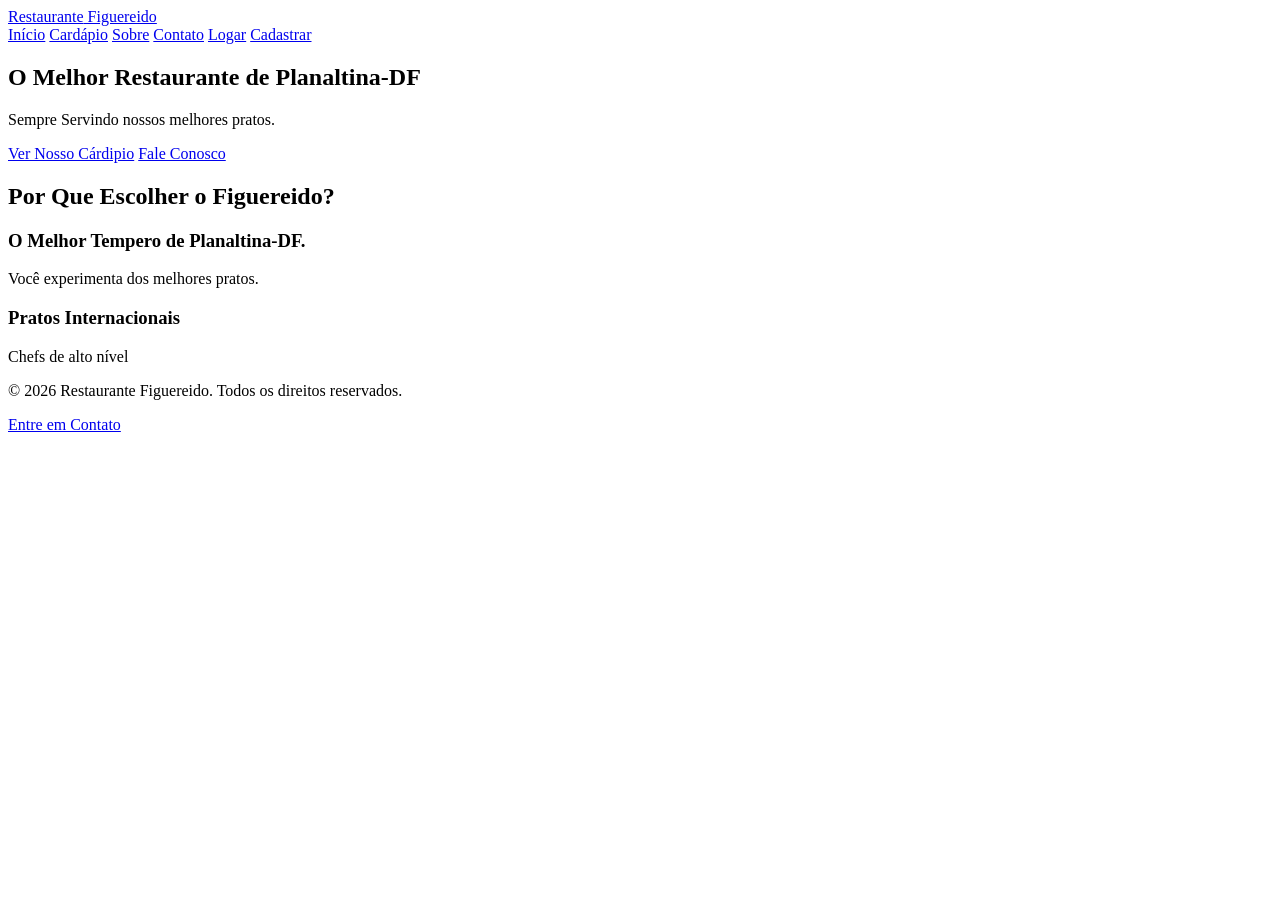
==== index.html @ 78873c38 "Atualização do nosso restaurante" ====
<!DOCTYPE html>
<html lang="PT-BR">
    <head>
        <meta charset="UTF-8">
        <meta name="viewport" content="width=device-width, initial-scale=1.0">
        <title>Restaurante Figuereido</title>

    </head>

    <body>

         <header>

            <div>

                <a href="index.html">Restaurante<spam> Figuereido</spam></a>
            </div>

            <nav> 

                <a href="index.html">Início</a>
                <a href="Pages/cardapio.html">Cardápio</a>
                <a href="Pages/sobre.html">Sobre</a>  
                <a href="Pages/contato.html">Contato</a>
                <a href="Pages/login.html">Logar</a>
                <a href="Pages/Cadastro.html">Cadastrar</a>
            </nav>


         </header>

         <main>
            <section>
                <div>
                    <h1>O Melhor Restaurante de Planaltina-DF</h1>
                    <p>Sempre Servindo nossos melhores pratos.</p>
                    <a href="Pages/cardapio.html">Ver Nosso Cárdipio</a>
                    <a href="Pages/sobre.html">Fale Conosco</a>
                <div>
            </section>

            <section>
             <div>
                    <h2>Por Que Escolher o Figuereido?</h2>
                <div>
                <article>
                    <h3>O Melhor Tempero de Planaltina-DF.</h3>
                    <p>Você experimenta dos melhores pratos.</p>
                </article>
                <article>
                    <h3>Pratos Internacionais</h3>
                    <p>Chefs de alto nível</p>
                </article>
            </section>
                </div>
             </div>
         </main>



         <footer>

            <p>© 2026 Restaurante Figuereido. Todos os direitos reservados.</p>
            <p><a href="Pages/contato.html">Entre em Contato</a></p>
        </footer>


    </body>
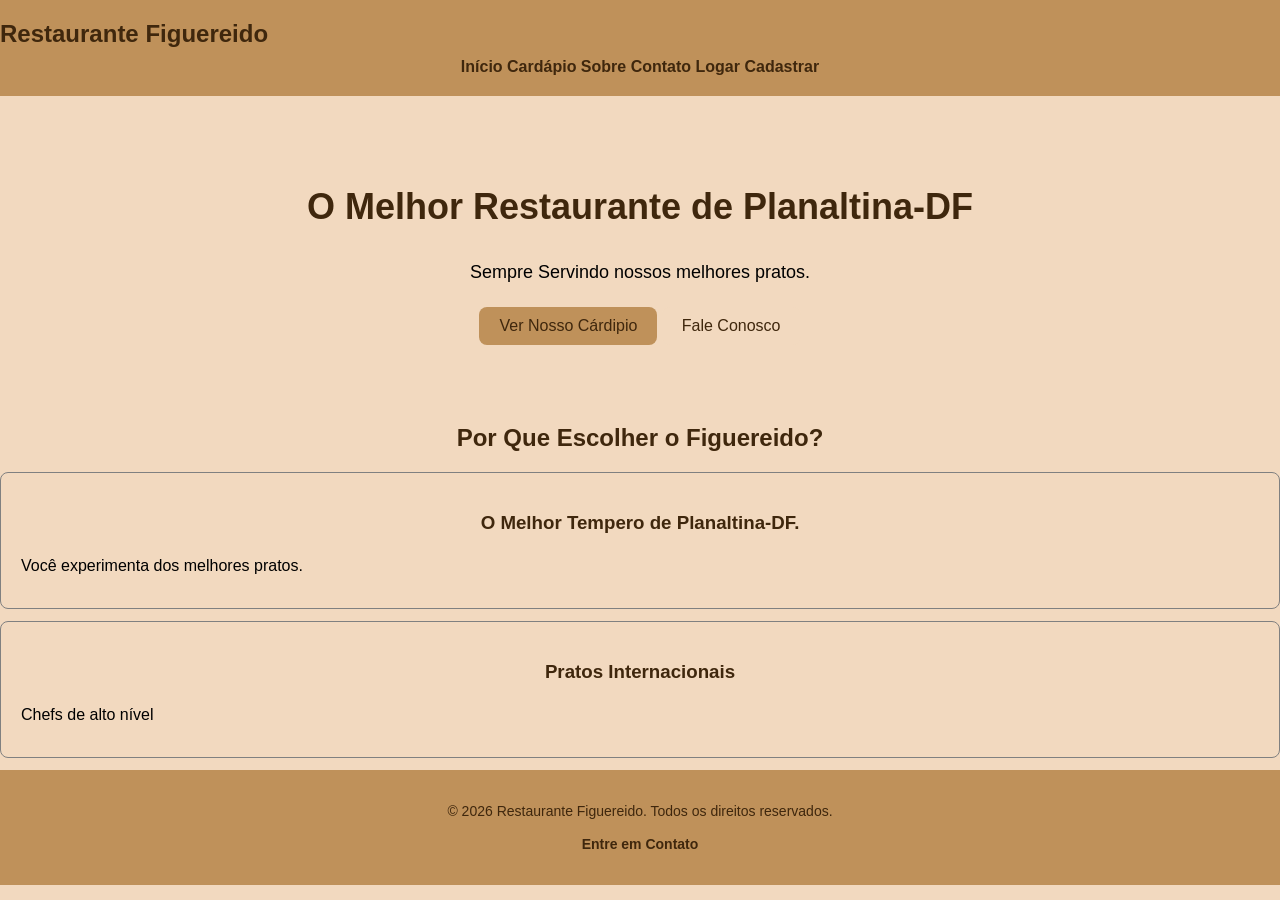
==== commit 633b0503: "Aplicação do CSS no Restaurante" ====
--- a/index.html
+++ b/index.html
@@ -4,20 +4,18 @@
         <meta charset="UTF-8">
         <meta name="viewport" content="width=device-width, initial-scale=1.0">
         <title>Restaurante Figuereido</title>
-
+        <link rel="stylesheet" href="CSS/Styles.css">
     </head>
 
     <body>
 
-         <header>
+         <header class="topo">
 
-            <div>
-
+            <div class="logo">
                 <a href="index.html">Restaurante<spam> Figuereido</spam></a>
             </div>
 
-            <nav> 
-
+            <nav class="menu"> 
                 <a href="index.html">Início</a>
                 <a href="Pages/cardapio.html">Cardápio</a>
                 <a href="Pages/sobre.html">Sobre</a>  
@@ -30,24 +28,24 @@
          </header>
 
          <main>
-            <section>
+            <section class="hero">
                 <div>
                     <h1>O Melhor Restaurante de Planaltina-DF</h1>
                     <p>Sempre Servindo nossos melhores pratos.</p>
-                    <a href="Pages/cardapio.html">Ver Nosso Cárdipio</a>
-                    <a href="Pages/sobre.html">Fale Conosco</a>
+                    <a href="Pages/cardapio.html" class="btn-primario">Ver Nosso Cárdipio</a>
+                    <a href="Pages/sobre.html" class="btn-secundario">Fale Conosco</a>
                 <div>
             </section>
 
-            <section>
+            <section class="destaques">
              <div>
                     <h2>Por Que Escolher o Figuereido?</h2>
                 <div>
-                <article>
+                <article class="card">
                     <h3>O Melhor Tempero de Planaltina-DF.</h3>
                     <p>Você experimenta dos melhores pratos.</p>
                 </article>
-                <article>
+                <article class="card">
                     <h3>Pratos Internacionais</h3>
                     <p>Chefs de alto nível</p>
                 </article>
@@ -55,11 +53,7 @@
                 </div>
              </div>
          </main>
-
-
-
-         <footer>
-
+         <footer class="rodape">
             <p>© 2026 Restaurante Figuereido. Todos os direitos reservados.</p>
             <p><a href="Pages/contato.html">Entre em Contato</a></p>
         </footer>
--- a/CSS/Styles.css
+++ b/CSS/Styles.css
@@ -0,0 +1,146 @@
+body {
+    font-family: Arial, Helvetica, sans-serif;
+    margin: 0;
+    color: black;
+    background-color: #f2d9bf;
+}
+
+h1, h2, h3 {
+    color: #3f270d;
+    text-align: center;
+}
+
+p {
+    line-height: 1.6;
+    margin: 10px 0;
+}
+
+.logo a {
+    text-decoration: none;
+    color: #3f270d ;
+    font-size: 24px;
+    font-weight: bold;
+}
+
+.logo spam {
+    color: #3f270d;
+    text-decoration: none;
+}
+
+header {
+    background-color: #bf915a ;
+    color: white;
+    padding: 20px 0;
+}
+
+nav.menu {
+    text-align: center;
+    margin-top: 10px
+}
+
+nav.menu a {
+    color:#3f270d;
+    text-decoration: none;
+    margin: 0, 15px;
+    font-weight: bold;
+}
+
+nav.menu a:hover {
+    color:#3f270d;
+}
+
+.hero {
+    background-color:#f2d9bf;
+    text-align: center;
+    padding: 60px 20px;
+}
+
+.hero h1 {
+    font-size: 36px;
+    color:#3f270d
+}
+
+.hero p {
+    font-size: 18px;
+    margin-bottom: 20px;
+}
+
+.btn-primario {
+    display: inline-block;
+    background-color:#bf915a;
+    color:#3f270d;
+    padding: 10px 20px;
+    border-radius: 8px;
+    text-decoration: none;
+}
+
+.btn-secundario {
+    display: inline-block;
+    background-color:#f2d9bf;
+    color:#3f270d;
+    padding: 10px 20px;
+    border-radius: 8px;
+    text-decoration: none;
+}
+
+.btn-primario a:hover , .btn-secundario a:hover {
+    opacity: 0.8;
+}
+
+.destaque {
+    padding: 30px 20px;
+}
+
+.card {
+    background-color:#f2d9bf;
+    padding: 20px;
+    margin: 12px 0;
+    border: 1px solid gray;
+    border-radius: 8px
+}
+
+footer {
+    background-color:#bf915a;
+    color:#3f270d;
+    padding: 20px;
+    font-size: 14px;
+    text-align: center;
+}
+
+footer a {
+    color:#3f270d;
+    text-decoration: none;
+    font-weight: bold;
+}
+
+.sobre {
+    padding: 30px 20px;
+    text-align:center;
+    align-items: center;
+    margin: 0 auto;
+}
+
+.valores-lista {
+    list-style: none;
+    padding: 0;
+    margin: 0 auto;
+    text-align: center;
+}
+
+.valores-lista li {
+    padding: 6px 0;
+    font-size: 16px;
+}
+
+.cardapio {
+    padding: 15px;
+    margin: 15px 0;
+    border: 1px  solid gray;
+    border-radius: 8px;
+}
+
+.cardapio img {
+    max-width: 100%;
+    height: auto;
+    border-radius: 8px;
+}
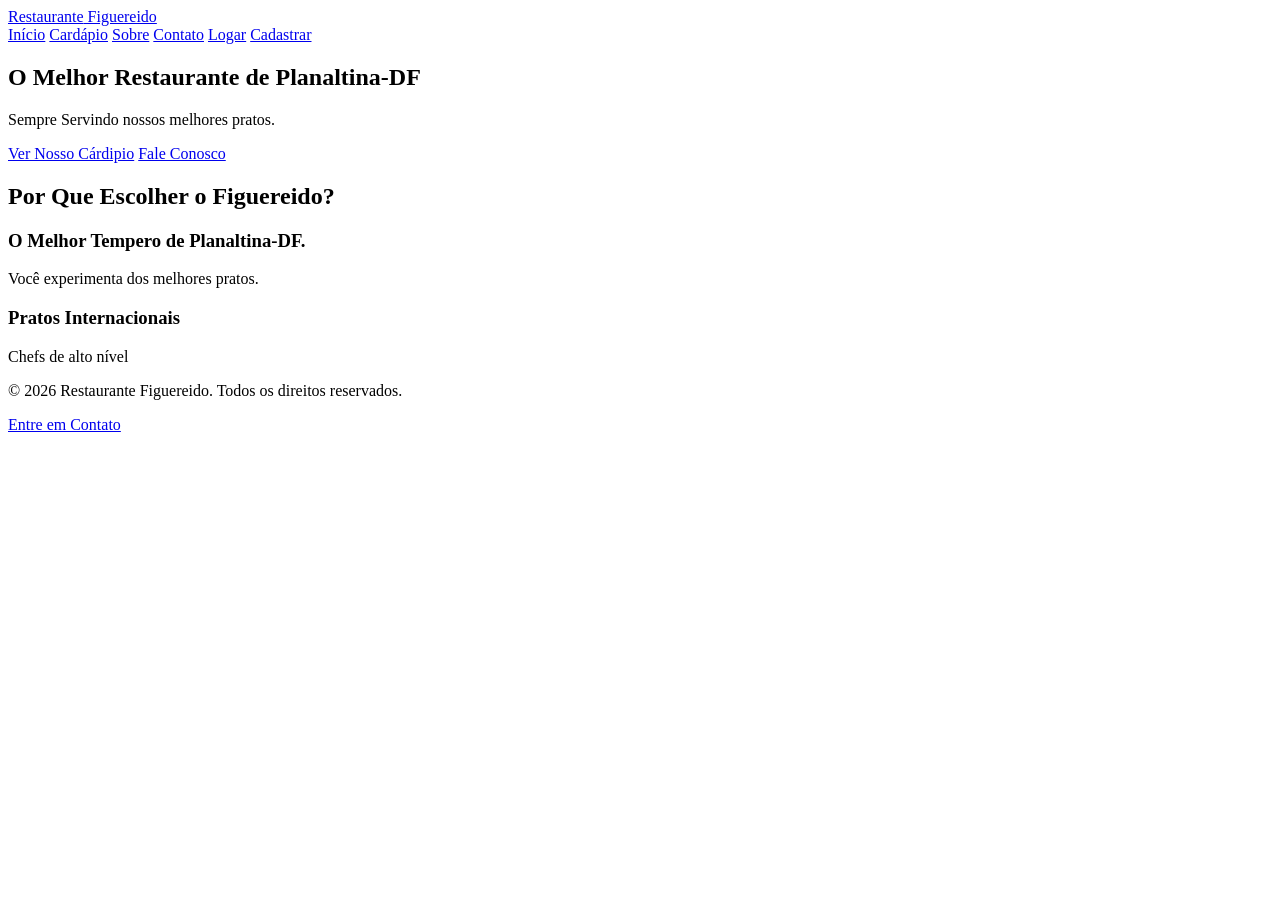
==== commit 037b340f: "aa" ====
--- a/index.html
+++ b/index.html
@@ -4,23 +4,25 @@
         <meta charset="UTF-8">
         <meta name="viewport" content="width=device-width, initial-scale=1.0">
         <title>Restaurante Figuereido</title>
-        <link rel="stylesheet" href="CSS/Styles.css">
+
     </head>
 
     <body>
 
-         <header class="topo">
+         <header>
 
-            <div class="logo">
+            <div>
+
                 <a href="index.html">Restaurante<spam> Figuereido</spam></a>
             </div>
 
-            <nav class="menu"> 
+            <nav> 
+
                 <a href="index.html">Início</a>
                 <a href="Pages/cardapio.html">Cardápio</a>
                 <a href="Pages/sobre.html">Sobre</a>  
                 <a href="Pages/contato.html">Contato</a>
-                <a href="Pages/login.html">Logar</a>
+                <a href="Pages/login.htmlgit ">Logar</a>
                 <a href="Pages/Cadastro.html">Cadastrar</a>
             </nav>
 
@@ -28,24 +30,24 @@
          </header>
 
          <main>
-            <section class="hero">
+            <section>
                 <div>
                     <h1>O Melhor Restaurante de Planaltina-DF</h1>
                     <p>Sempre Servindo nossos melhores pratos.</p>
-                    <a href="Pages/cardapio.html" class="btn-primario">Ver Nosso Cárdipio</a>
-                    <a href="Pages/sobre.html" class="btn-secundario">Fale Conosco</a>
+                    <a href="Pages/cardapio.html">Ver Nosso Cárdipio</a>
+                    <a href="Pages/sobre.html">Fale Conosco</a>
                 <div>
             </section>
 
-            <section class="destaques">
+            <section>
              <div>
                     <h2>Por Que Escolher o Figuereido?</h2>
                 <div>
-                <article class="card">
+                <article>
                     <h3>O Melhor Tempero de Planaltina-DF.</h3>
                     <p>Você experimenta dos melhores pratos.</p>
                 </article>
-                <article class="card">
+                <article>
                     <h3>Pratos Internacionais</h3>
                     <p>Chefs de alto nível</p>
                 </article>
@@ -53,7 +55,11 @@
                 </div>
              </div>
          </main>
-         <footer class="rodape">
+
+
+
+         <footer>
+
             <p>© 2026 Restaurante Figuereido. Todos os direitos reservados.</p>
             <p><a href="Pages/contato.html">Entre em Contato</a></p>
         </footer>
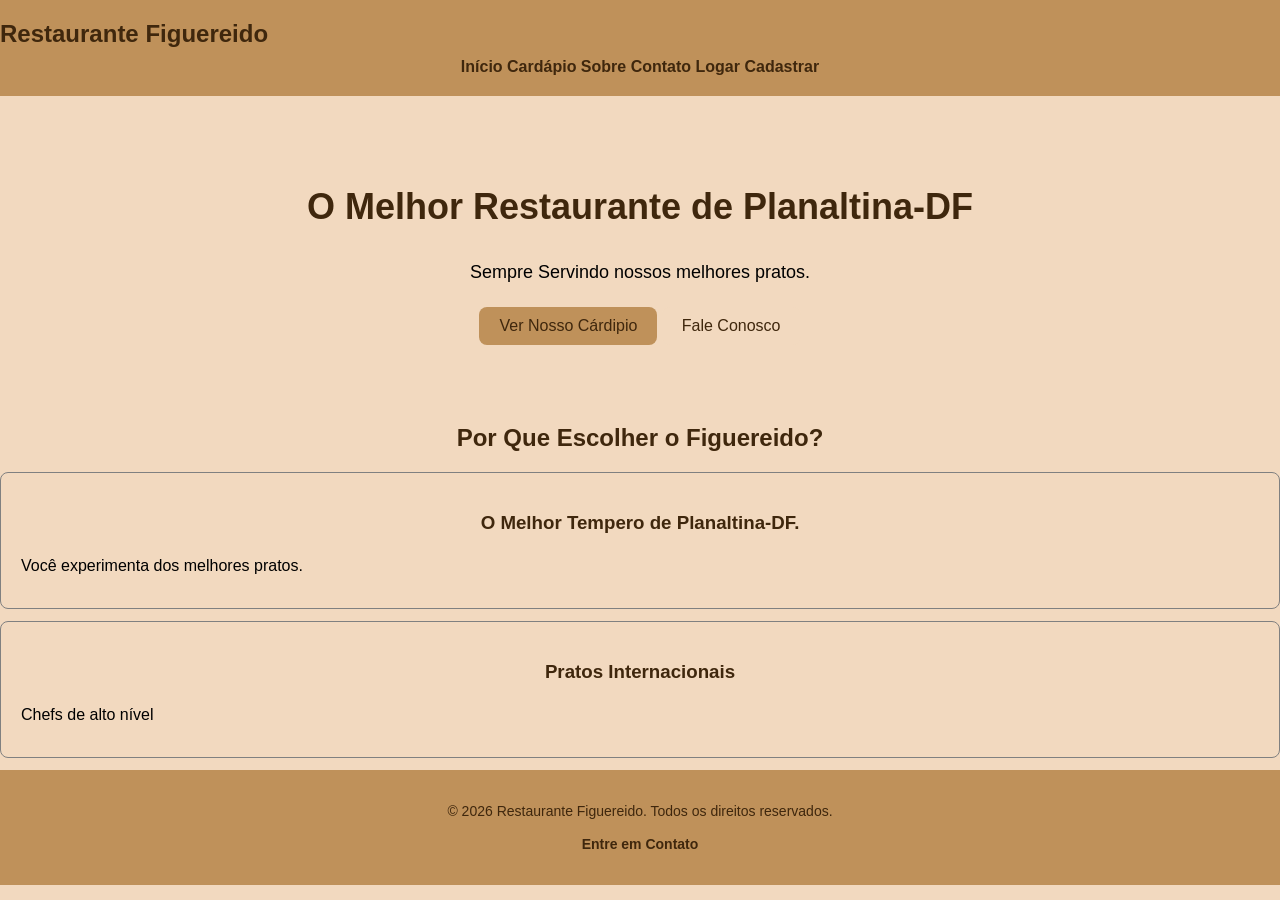
==== commit d2def86e: "Atualizando Páginas" ====
--- a/index.html
+++ b/index.html
@@ -4,25 +4,23 @@
         <meta charset="UTF-8">
         <meta name="viewport" content="width=device-width, initial-scale=1.0">
         <title>Restaurante Figuereido</title>
-
+        <link rel="stylesheet" href="CSS/Styles.css">
     </head>
 
     <body>
 
-         <header>
+         <header class="topo">
 
-            <div>
-
-                <a href="index.html">Restaurante<spam> Figuereido</spam></a>
+            <div class="logo">
+                <a href="../index.html">Restaurante<spam> Figuereido</spam></a>
             </div>
 
-            <nav> 
-
-                <a href="index.html">Início</a>
+            <nav class="menu"> 
+                <a href="../index.html">Início</a>
                 <a href="Pages/cardapio.html">Cardápio</a>
                 <a href="Pages/sobre.html">Sobre</a>  
                 <a href="Pages/contato.html">Contato</a>
-                <a href="Pages/login.htmlgit ">Logar</a>
+                <a href="Pages/login.html">Logar</a>
                 <a href="Pages/Cadastro.html">Cadastrar</a>
             </nav>
 
@@ -30,24 +28,24 @@
          </header>
 
          <main>
-            <section>
+            <section class="hero">
                 <div>
                     <h1>O Melhor Restaurante de Planaltina-DF</h1>
                     <p>Sempre Servindo nossos melhores pratos.</p>
-                    <a href="Pages/cardapio.html">Ver Nosso Cárdipio</a>
-                    <a href="Pages/sobre.html">Fale Conosco</a>
+                    <a href="Pages/cardapio.html" class="btn-primario">Ver Nosso Cárdipio</a>
+                    <a href="Pages/sobre.html" class="btn-secundario">Fale Conosco</a>
                 <div>
             </section>
 
-            <section>
+            <section class="destaques">
              <div>
                     <h2>Por Que Escolher o Figuereido?</h2>
                 <div>
-                <article>
+                <article class="card">
                     <h3>O Melhor Tempero de Planaltina-DF.</h3>
                     <p>Você experimenta dos melhores pratos.</p>
                 </article>
-                <article>
+                <article class="card">
                     <h3>Pratos Internacionais</h3>
                     <p>Chefs de alto nível</p>
                 </article>
@@ -55,11 +53,7 @@
                 </div>
              </div>
          </main>
-
-
-
-         <footer>
-
+         <footer class="rodape">
             <p>© 2026 Restaurante Figuereido. Todos os direitos reservados.</p>
             <p><a href="Pages/contato.html">Entre em Contato</a></p>
         </footer>
--- a/CSS/Styles.css
+++ b/CSS/Styles.css
@@ -0,0 +1,129 @@
+body {
+    font-family: Arial, Helvetica, sans-serif;
+    margin: 0;
+    color: black;
+    background-color: #f2d9bf;
+}
+
+h1, h2, h3 {
+    color: #3f270d;
+    text-align: center;
+}
+
+p {
+    line-height: 1.6;
+    margin: 10px 0;
+}
+
+.logo a {
+    text-decoration: none;
+    color: #3f270d ;
+    font-size: 24px;
+    font-weight: bold;
+}
+
+.logo spam {
+    color: #3f270d;
+    text-decoration: none;
+}
+
+header {
+    background-color: #bf915a ;
+    color: white;
+    padding: 20px 0;
+}
+
+nav.menu {
+    text-align: center;
+    margin-top: 10px
+}
+
+nav.menu a {
+    color:#3f270d;
+    text-decoration: none;
+    margin: 0, 15px;
+    font-weight: bold;
+}
+
+nav.menu a:hover {
+    color:#3f270d;
+}
+
+.hero {
+    background-color:#f2d9bf;
+    text-align: center;
+    padding: 60px 20px;
+}
+
+.hero h1 {
+    font-size: 36px;
+    color:#3f270d
+}
+
+.hero p {
+    font-size: 18px;
+    margin-bottom: 20px;
+}
+
+.btn-primario {
+    display: inline-block;
+    background-color:#bf915a;
+    color:#3f270d;
+    padding: 10px 20px;
+    border-radius: 8px;
+    text-decoration: none;
+}
+
+.btn-secundario {
+    display: inline-block;
+    background-color:#f2d9bf;
+    color:#3f270d;
+    padding: 10px 20px;
+    border-radius: 8px;
+    text-decoration: none;
+}
+
+.btn-primario a:hover , .btn-secundario a:hover {
+    opacity: 0.8;
+}
+
+.destaque {
+    padding: 30px 20px;
+}
+
+.card {
+    background-color:#f2d9bf;
+    padding: 20px;
+    margin: 12px 0;
+    border: 1px solid gray;
+    border-radius: 8px
+}
+
+footer {
+    background-color:#bf915a;
+    color:#3f270d;
+    padding: 20px;
+    font-size: 14px;
+    text-align: center;
+}
+
+footer a {
+    color:#3f270d;
+    text-decoration: none;
+    font-weight: bold;
+}
+
+.sobre {
+    padding: 30px 20px;
+    text-align:center;
+    align-items: center;
+    margin: 0 auto;
+}
+
+.valores-lista {
+    list-style: none;
+    padding: 0;
+    margin: 0 auto;
+    text-align: center;
+}
+
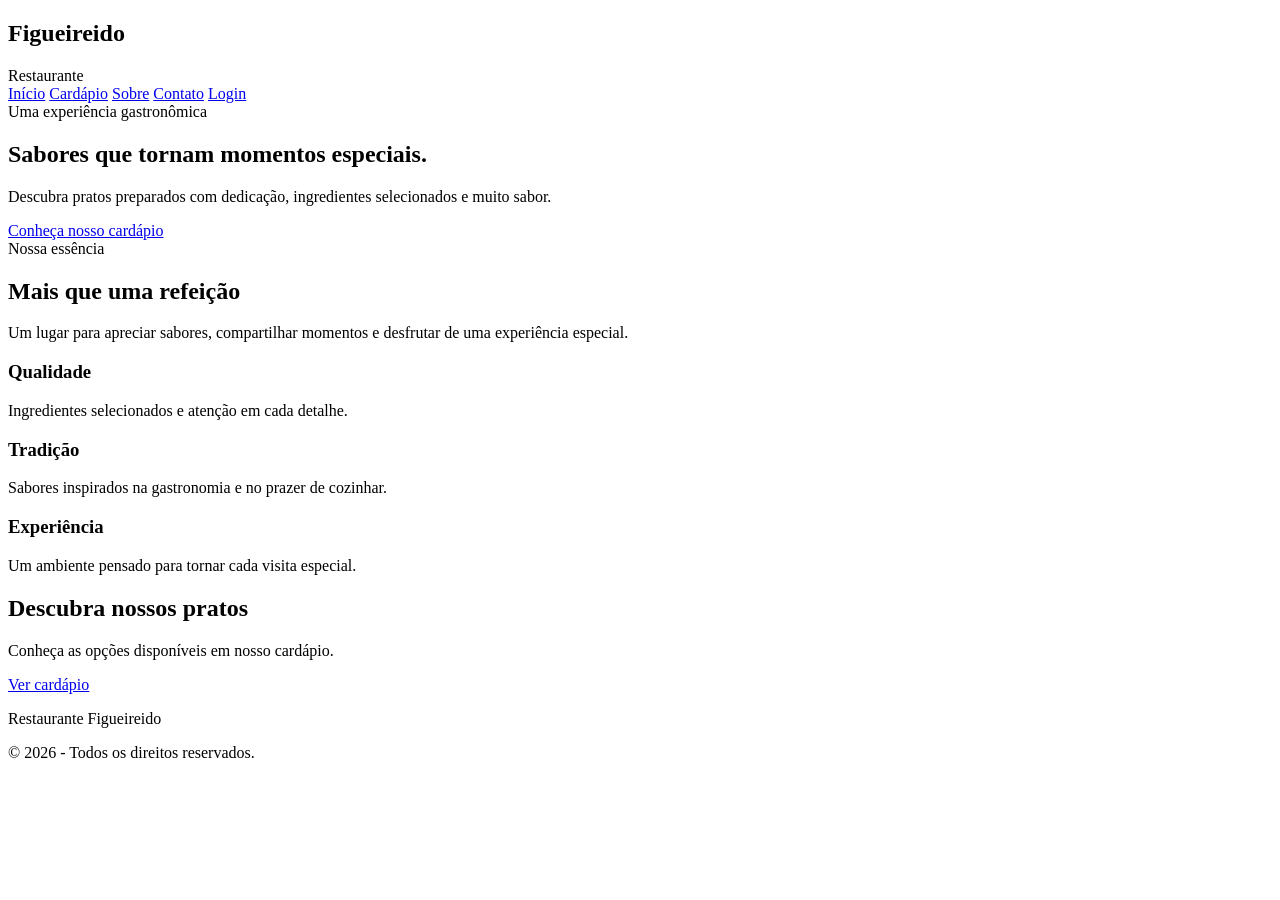
==== commit 07fcf164: "Atualização" ====
--- a/index.html
+++ b/index.html
@@ -1,62 +1,104 @@
+
 <!DOCTYPE html>
-<html lang="PT-BR">
-    <head>
-        <meta charset="UTF-8">
-        <meta name="viewport" content="width=device-width, initial-scale=1.0">
-        <title>Restaurante Figuereido</title>
-        <link rel="stylesheet" href="CSS/Styles.css">
-    </head>
+<html lang="pt-BR">
+<head>
+    <meta charset="UTF-8">
+    <meta name="viewport" content="width=device-width, initial-scale=1.0">
+    <title>Restaurante Figueireido</title>
+    <link rel="stylesheet" href="CSS/style.css">
+    <script src="DATA/produtos.js" defer></script>
+    <script src="JS/script.js" defer></script>
+</head>
+<body>
 
-    <body>
+    <header class="topo">
+        <div class="logo">
+            <h2>Figueireido</h2>
+            <span>Restaurante</span>
+        </div>
 
-         <header class="topo">
+        <nav class="menu">
+            <a href="index.html">Início</a>
+            <a href="PAGES/cardapio.html">Cardápio</a>
+            <a href="PAGES/sobre.html">Sobre</a>
+            <a href="PAGES/contato.html">Contato</a>
+            <a href="PAGES/login.html">Login</a>
+        </nav>
+    </header>
 
-            <div class="logo">
-                <a href="../index.html">Restaurante<spam> Figuereido</spam></a>
+    <main>
+
+        <section class="banner">
+            <div class="banner-conteudo">
+                <span class="destaque">Uma experiência gastronômica</span>
+
+                <h1>Sabores que tornam momentos especiais.</h1>
+
+                <p>
+                    Descubra pratos preparados com dedicação,
+                    ingredientes selecionados e muito sabor.
+                </p>
+
+                <a href="PAGES/cardapio.html" class="botao">
+                    Conheça nosso cardápio
+                </a>
+            </div>
+        </section>
+
+        <section class="container secao">
+            <div class="titulo-secao">
+                <span class="destaque">Nossa essência</span>
+                <h2>Mais que uma refeição</h2>
+                <p>
+                    Um lugar para apreciar sabores, compartilhar momentos
+                    e desfrutar de uma experiência especial.
+                </p>
             </div>
 
-            <nav class="menu"> 
-                <a href="../index.html">Início</a>
-                <a href="Pages/cardapio.html">Cardápio</a>
-                <a href="Pages/sobre.html">Sobre</a>  
-                <a href="Pages/contato.html">Contato</a>
-                <a href="Pages/login.html">Logar</a>
-                <a href="Pages/Cadastro.html">Cadastrar</a>
-            </nav>
+            <div class="cards">
 
+                <article class="card">
+                    <h3>Qualidade</h3>
+                    <p>
+                        Ingredientes selecionados e atenção
+                        em cada detalhe.
+                    </p>
+                </article>
 
-         </header>
+                <article class="card">
+                    <h3>Tradição</h3>
+                    <p>
+                        Sabores inspirados na gastronomia
+                        e no prazer de cozinhar.
+                    </p>
+                </article>
 
-         <main>
-            <section class="hero">
-                <div>
-                    <h1>O Melhor Restaurante de Planaltina-DF</h1>
-                    <p>Sempre Servindo nossos melhores pratos.</p>
-                    <a href="Pages/cardapio.html" class="btn-primario">Ver Nosso Cárdipio</a>
-                    <a href="Pages/sobre.html" class="btn-secundario">Fale Conosco</a>
-                <div>
-            </section>
+                <article class="card">
+                    <h3>Experiência</h3>
+                    <p>
+                        Um ambiente pensado para tornar
+                        cada visita especial.
+                    </p>
+                </article>
 
-            <section class="destaques">
-             <div>
-                    <h2>Por Que Escolher o Figuereido?</h2>
-                <div>
-                <article class="card">
-                    <h3>O Melhor Tempero de Planaltina-DF.</h3>
-                    <p>Você experimenta dos melhores pratos.</p>
-                </article>
-                <article class="card">
-                    <h3>Pratos Internacionais</h3>
-                    <p>Chefs de alto nível</p>
-                </article>
-            </section>
-                </div>
-             </div>
-         </main>
-         <footer class="rodape">
-            <p>© 2026 Restaurante Figuereido. Todos os direitos reservados.</p>
-            <p><a href="Pages/contato.html">Entre em Contato</a></p>
-        </footer>
+            </div>
+        </section>
 
+        <section class="chamada">
+            <h2>Descubra nossos pratos</h2>
+            <p>Conheça as opções disponíveis em nosso cardápio.</p>
 
-    </body>
+            <a href="PAGES/cardapio.html" class="botao">
+                Ver cardápio
+            </a>
+        </section>
+
+    </main>
+
+    <footer class="rodape">
+        <p>Restaurante Figueireido</p>
+        <p>© 2026 - Todos os direitos reservados.</p>
+    </footer>
+
+</body>
+</html>
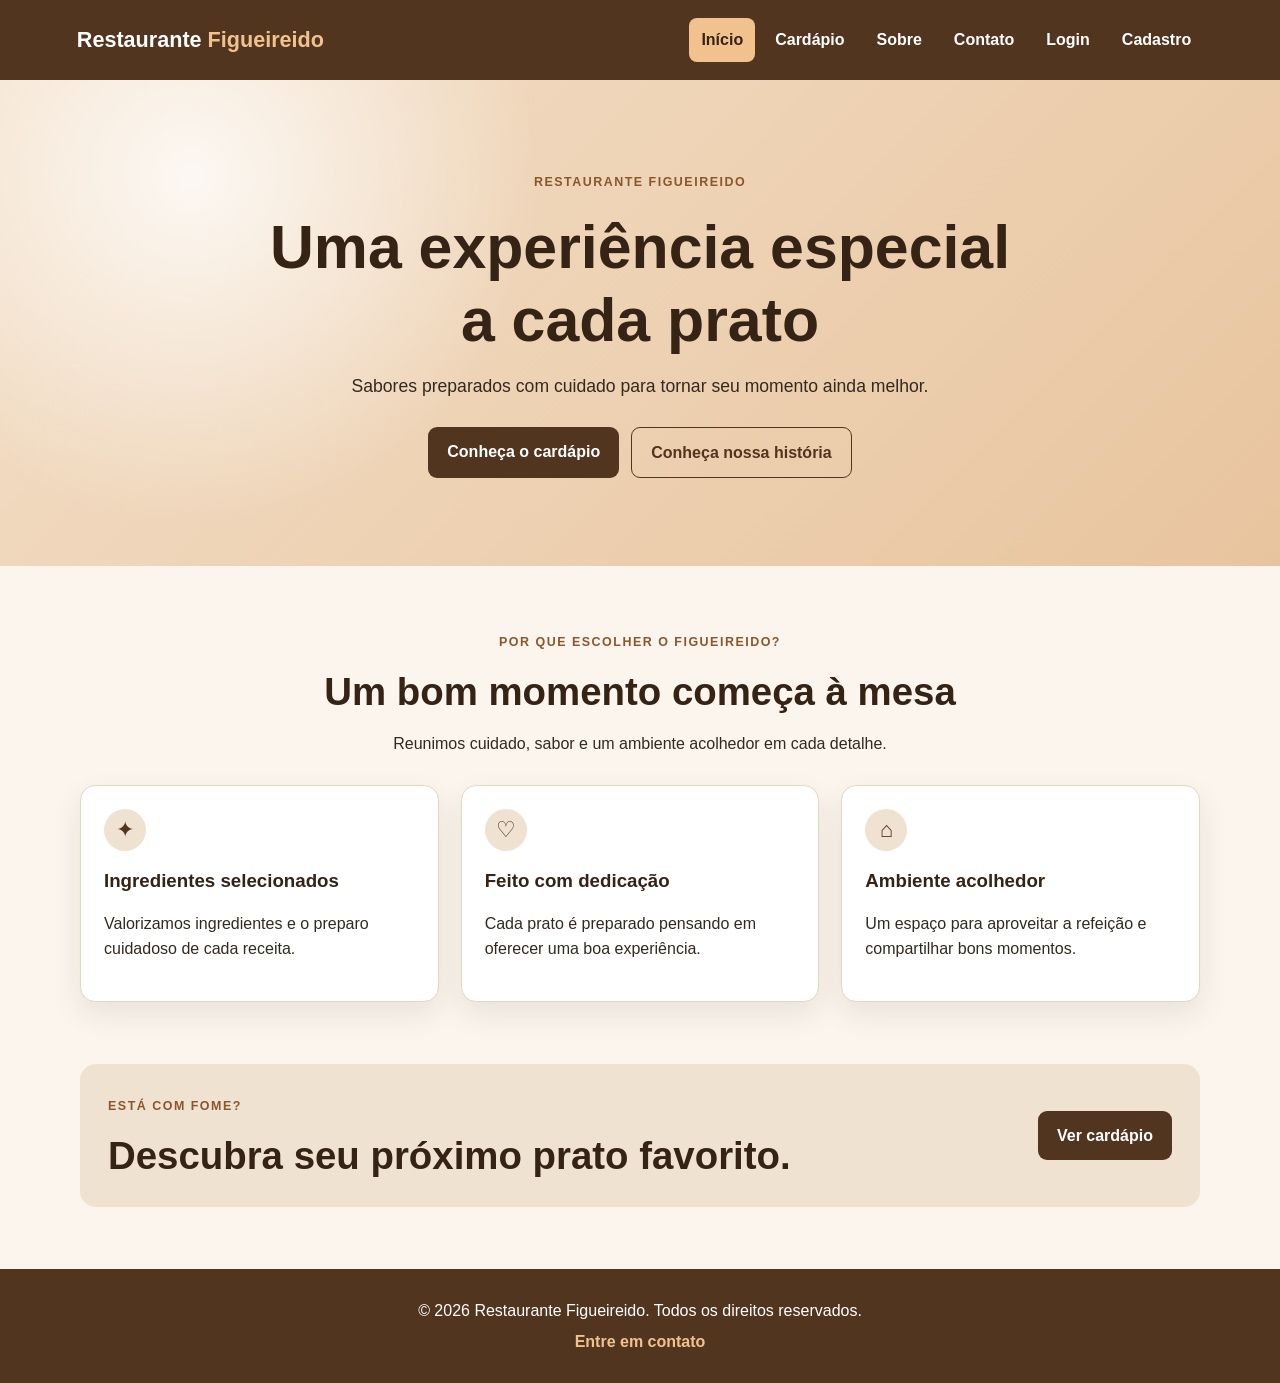
==== commit 56c46bed: "Atualização completa do projeto" ====
--- a/index.html
+++ b/index.html
@@ -1,104 +1,76 @@
-
 <!DOCTYPE html>
 <html lang="pt-BR">
 <head>
     <meta charset="UTF-8">
     <meta name="viewport" content="width=device-width, initial-scale=1.0">
-    <title>Restaurante Figueireido</title>
-    <link rel="stylesheet" href="CSS/style.css">
-    <script src="DATA/produtos.js" defer></script>
-    <script src="JS/script.js" defer></script>
+    <meta name="description" content="Conheça o Restaurante Figueireido, seu cardápio e nossas opções.">
+    <title>Restaurante Figueireido | Início</title>
+    <link rel="stylesheet" href="CSS/Styles.css">
+    <script src="JS/function.js" defer></script>
 </head>
 <body>
-
     <header class="topo">
-        <div class="logo">
-            <h2>Figueireido</h2>
-            <span>Restaurante</span>
-        </div>
-
-        <nav class="menu">
-            <a href="index.html">Início</a>
-            <a href="PAGES/cardapio.html">Cardápio</a>
-            <a href="PAGES/sobre.html">Sobre</a>
-            <a href="PAGES/contato.html">Contato</a>
-            <a href="PAGES/login.html">Login</a>
+        <a class="logo" href="index.html">Restaurante <span>Figueireido</span></a>
+        <nav class="menu" aria-label="Navegação principal">
+            <a class="ativo" href="index.html">Início</a>
+            <a href="Pages/cardapio.html">Cardápio</a>
+            <a href="Pages/sobre.html">Sobre</a>
+            <a href="Pages/contato.html">Contato</a>
+            <a href="Pages/login.html">Login</a>
+            <a href="Pages/Cadastro.html">Cadastro</a>
         </nav>
     </header>
 
     <main>
-
-        <section class="banner">
-            <div class="banner-conteudo">
-                <span class="destaque">Uma experiência gastronômica</span>
-
-                <h1>Sabores que tornam momentos especiais.</h1>
-
-                <p>
-                    Descubra pratos preparados com dedicação,
-                    ingredientes selecionados e muito sabor.
-                </p>
-
-                <a href="PAGES/cardapio.html" class="botao">
-                    Conheça nosso cardápio
-                </a>
+        <section class="hero">
+            <div class="hero-content">
+                <span class="etiqueta">Restaurante Figueireido</span>
+                <h1>Uma experiência especial a cada prato</h1>
+                <p>Sabores preparados com cuidado para tornar seu momento ainda melhor.</p>
+                <div class="hero-acoes">
+                    <a href="Pages/cardapio.html" class="btn-primario">Conheça o cardápio</a>
+                    <a href="Pages/sobre.html" class="btn-secundario">Conheça nossa história</a>
+                </div>
             </div>
         </section>
 
-        <section class="container secao">
-            <div class="titulo-secao">
-                <span class="destaque">Nossa essência</span>
-                <h2>Mais que uma refeição</h2>
-                <p>
-                    Um lugar para apreciar sabores, compartilhar momentos
-                    e desfrutar de uma experiência especial.
-                </p>
+        <section class="secao container">
+            <div class="cabecalho-secao">
+                <span class="etiqueta">Por que escolher o Figueireido?</span>
+                <h2>Um bom momento começa à mesa</h2>
+                <p>Reunimos cuidado, sabor e um ambiente acolhedor em cada detalhe.</p>
             </div>
-
             <div class="cards">
-
                 <article class="card">
-                    <h3>Qualidade</h3>
-                    <p>
-                        Ingredientes selecionados e atenção
-                        em cada detalhe.
-                    </p>
+                    <span class="card-icone" aria-hidden="true">✦</span>
+                    <h3>Ingredientes selecionados</h3>
+                    <p>Valorizamos ingredientes e o preparo cuidadoso de cada receita.</p>
                 </article>
-
                 <article class="card">
-                    <h3>Tradição</h3>
-                    <p>
-                        Sabores inspirados na gastronomia
-                        e no prazer de cozinhar.
-                    </p>
+                    <span class="card-icone" aria-hidden="true">♡</span>
+                    <h3>Feito com dedicação</h3>
+                    <p>Cada prato é preparado pensando em oferecer uma boa experiência.</p>
                 </article>
-
                 <article class="card">
-                    <h3>Experiência</h3>
-                    <p>
-                        Um ambiente pensado para tornar
-                        cada visita especial.
-                    </p>
+                    <span class="card-icone" aria-hidden="true">⌂</span>
+                    <h3>Ambiente acolhedor</h3>
+                    <p>Um espaço para aproveitar a refeição e compartilhar bons momentos.</p>
                 </article>
-
             </div>
         </section>
 
-        <section class="chamada">
-            <h2>Descubra nossos pratos</h2>
-            <p>Conheça as opções disponíveis em nosso cardápio.</p>
-
-            <a href="PAGES/cardapio.html" class="botao">
-                Ver cardápio
-            </a>
+        <section class="chamada container">
+            <div>
+                <span class="etiqueta">Está com fome?</span>
+                <h2>Descubra seu próximo prato favorito.</h2>
+            </div>
+            <a href="Pages/cardapio.html" class="btn-primario">Ver cardápio</a>
         </section>
-
     </main>
 
     <footer class="rodape">
-        <p>Restaurante Figueireido</p>
-        <p>© 2026 - Todos os direitos reservados.</p>
+        <p>© 2026 Restaurante Figueireido. Todos os direitos reservados.</p>
+        <p><a href="Pages/contato.html">Entre em contato</a></p>
     </footer>
-
 </body>
 </html>
--- a/CSS/Styles.css
+++ b/CSS/Styles.css
@@ -0,0 +1,470 @@
+:root {
+    --marrom: #51351f;
+    --marrom-escuro: #352315;
+    --caramelo: #bd8750;
+    --creme: #fbf5ed;
+    --areia: #f0e2d1;
+    --texto: #34291f;
+    --branco: #ffffff;
+    --borda: #e5d5c3;
+    --sombra: 0 12px 30px rgba(53, 35, 21, 0.09);
+}
+
+* {
+    box-sizing: border-box;
+}
+
+html {
+    scroll-behavior: smooth;
+}
+
+body {
+    margin: 0;
+    font-family: Arial, Helvetica, sans-serif;
+    color: var(--texto);
+    background: var(--creme);
+    line-height: 1.6;
+}
+
+a {
+    color: inherit;
+}
+
+.topo {
+    display: flex;
+    justify-content: space-between;
+    align-items: center;
+    gap: 22px;
+    padding: 18px 6%;
+    background: var(--marrom);
+    color: var(--branco);
+}
+
+.logo {
+    color: var(--branco);
+    font-size: 1.35rem;
+    font-weight: 800;
+    text-decoration: none;
+    white-space: nowrap;
+}
+
+.logo span {
+    color: #f2c28e;
+}
+
+.menu {
+    display: flex;
+    flex-wrap: wrap;
+    align-items: center;
+    justify-content: flex-end;
+    gap: 8px;
+}
+
+.menu a {
+    padding: 9px 12px;
+    border-radius: 8px;
+    color: var(--branco);
+    text-decoration: none;
+    font-weight: 700;
+    transition: background 0.2s ease, color 0.2s ease;
+}
+
+.menu a:hover,
+.menu a.ativo {
+    color: var(--marrom-escuro);
+    background: #f2c28e;
+}
+
+.hero {
+    padding: 88px 7%;
+    text-align: center;
+    background:
+        radial-gradient(circle at 15% 20%, rgba(255,255,255,.8), transparent 30%),
+        linear-gradient(135deg, #f3dfc8, #e8c49e);
+}
+
+.hero-content {
+    max-width: 760px;
+    margin: 0 auto;
+}
+
+.etiqueta {
+    display: inline-block;
+    margin-bottom: 10px;
+    color: #8a572d;
+    font-size: .78rem;
+    font-weight: 800;
+    letter-spacing: .12em;
+    text-transform: uppercase;
+}
+
+h1, h2, h3 {
+    color: var(--marrom-escuro);
+    line-height: 1.2;
+}
+
+.hero h1 {
+    margin: 8px 0 16px;
+    font-size: clamp(2.2rem, 5vw, 3.8rem);
+}
+
+.hero p {
+    max-width: 620px;
+    margin: 0 auto 26px;
+    font-size: 1.1rem;
+}
+
+.hero-acoes {
+    display: flex;
+    flex-wrap: wrap;
+    justify-content: center;
+    gap: 12px;
+}
+
+.btn-primario,
+.btn-secundario,
+button {
+    display: inline-block;
+    border: 0;
+    border-radius: 9px;
+    padding: 12px 19px;
+    font: inherit;
+    font-weight: 700;
+    text-align: center;
+    text-decoration: none;
+    cursor: pointer;
+    transition: transform .2s ease, opacity .2s ease, box-shadow .2s ease;
+}
+
+.btn-primario,
+button {
+    color: var(--branco);
+    background: var(--marrom);
+}
+
+.btn-secundario {
+    color: var(--marrom);
+    border: 1px solid var(--marrom);
+    background: transparent;
+}
+
+.btn-primario:hover,
+.btn-secundario:hover,
+button:hover {
+    transform: translateY(-2px);
+    opacity: .9;
+}
+
+.container {
+    width: min(1120px, 90%);
+    margin: 0 auto;
+}
+
+.secao {
+    padding-top: 62px;
+    padding-bottom: 62px;
+}
+
+.cabecalho-secao {
+    max-width: 680px;
+    margin: 0 auto 28px;
+    text-align: center;
+}
+
+.cabecalho-secao h2,
+.chamada h2 {
+    margin: 6px 0 12px;
+    font-size: clamp(1.7rem, 3vw, 2.4rem);
+}
+
+.cards,
+.grid-cardapio {
+    display: grid;
+    grid-template-columns: repeat(3, minmax(0, 1fr));
+    gap: 22px;
+}
+
+.card,
+.grid-cardapio article,
+.painel,
+.formulario,
+.carrinho {
+    padding: 23px;
+    border: 1px solid var(--borda);
+    border-radius: 15px;
+    background: var(--branco);
+    box-shadow: var(--sombra);
+}
+
+.card {
+    transition: transform .2s ease, box-shadow .2s ease;
+}
+
+.card:hover,
+.grid-cardapio article:hover {
+    transform: translateY(-4px);
+    box-shadow: 0 16px 34px rgba(53, 35, 21, .13);
+}
+
+.card-icone {
+    display: inline-grid;
+    width: 42px;
+    height: 42px;
+    place-items: center;
+    border-radius: 50%;
+    color: var(--marrom);
+    background: var(--areia);
+    font-size: 1.35rem;
+}
+
+.chamada {
+    display: flex;
+    align-items: center;
+    justify-content: space-between;
+    gap: 20px;
+    margin-bottom: 62px;
+    padding: 28px;
+    border-radius: 16px;
+    background: var(--areia);
+}
+
+.chamada h2 {
+    margin-bottom: 0;
+}
+
+.pagina {
+    padding: 48px 0 64px;
+}
+
+.titulo-pagina {
+    margin: 0 0 10px;
+    text-align: center;
+    font-size: clamp(1.8rem, 4vw, 2.7rem);
+}
+
+.subtitulo-pagina {
+    max-width: 700px;
+    margin: 0 auto 30px;
+    text-align: center;
+}
+
+.secao-cardapio {
+    margin-top: 34px;
+}
+
+.secao-cardapio h2 {
+    margin-bottom: 18px;
+}
+
+.grid-cardapio article {
+    text-align: center;
+}
+
+.grid-cardapio img {
+    display: block;
+    width: 100%;
+    height: 190px;
+    margin: 12px 0;
+    border-radius: 10px;
+    object-fit: cover;
+    background: var(--areia);
+}
+
+.preco {
+    display: block;
+    margin: 12px 0;
+    color: #8a572d;
+    font-size: 1.1rem;
+    font-weight: 800;
+}
+
+.grid-cardapio button {
+    width: 100%;
+}
+
+.carrinho {
+    margin-top: 36px;
+}
+
+.carrinho-topo,
+.item-carrinho,
+.total-carrinho {
+    display: flex;
+    align-items: center;
+    justify-content: space-between;
+    gap: 14px;
+}
+
+.item-carrinho {
+    padding: 13px 0;
+    border-bottom: 1px solid var(--borda);
+}
+
+.item-carrinho:last-child {
+    border-bottom: 0;
+}
+
+.controles-quantidade {
+    display: flex;
+    align-items: center;
+    gap: 8px;
+}
+
+.controles-quantidade button,
+.botao-remover {
+    min-width: 34px;
+    padding: 6px 10px;
+}
+
+.botao-remover {
+    background: #8b3d2e;
+}
+
+.total-carrinho {
+    margin-top: 14px;
+    padding-top: 16px;
+    border-top: 1px solid var(--borda);
+    font-size: 1.15rem;
+    font-weight: 800;
+}
+
+.formulario {
+    display: flex;
+    flex-direction: column;
+    gap: 12px;
+    width: min(560px, 100%);
+    margin: 24px auto 0;
+}
+
+.formulario label {
+    margin-bottom: -7px;
+    font-weight: 700;
+}
+
+input,
+textarea {
+    width: 100%;
+    padding: 12px 13px;
+    border: 1px solid #cdbba7;
+    border-radius: 8px;
+    color: var(--texto);
+    background: #fffdfa;
+    font: inherit;
+}
+
+textarea {
+    min-height: 130px;
+    resize: vertical;
+}
+
+input:focus,
+textarea:focus {
+    outline: 3px solid rgba(189, 135, 80, .25);
+    border-color: var(--caramelo);
+}
+
+.mensagem {
+    min-height: 24px;
+    margin: 4px 0 0;
+    color: #35633d;
+    font-weight: 700;
+}
+
+.mensagem.erro {
+    color: #9b3028;
+}
+
+.texto-central {
+    max-width: 780px;
+    margin: 0 auto;
+    text-align: center;
+}
+
+.valores-lista {
+    display: flex;
+    flex-wrap: wrap;
+    justify-content: center;
+    gap: 12px;
+    padding: 0;
+    list-style: none;
+}
+
+.valores-lista li {
+    padding: 10px 16px;
+    border-radius: 30px;
+    background: var(--areia);
+    font-weight: 700;
+}
+
+.rodape {
+    padding: 24px 6%;
+    color: var(--branco);
+    background: var(--marrom);
+    text-align: center;
+}
+
+.rodape p {
+    margin: 5px 0;
+}
+
+.rodape a {
+    color: #f2c28e;
+    font-weight: 700;
+    text-decoration: none;
+}
+
+.rodape a:hover {
+    text-decoration: underline;
+}
+
+@media (max-width: 820px) {
+    .topo {
+        flex-direction: column;
+        align-items: center;
+    }
+
+    .menu {
+        justify-content: center;
+    }
+
+    .cards,
+    .grid-cardapio {
+        grid-template-columns: repeat(2, minmax(0, 1fr));
+    }
+}
+
+@media (max-width: 560px) {
+    .topo {
+        padding: 16px 4%;
+    }
+
+    .menu {
+        gap: 4px;
+    }
+
+    .menu a {
+        padding: 8px;
+        font-size: .9rem;
+    }
+
+    .hero {
+        padding: 62px 6%;
+    }
+
+    .cards,
+    .grid-cardapio {
+        grid-template-columns: 1fr;
+    }
+
+    .chamada,
+    .carrinho-topo,
+    .item-carrinho,
+    .total-carrinho {
+        align-items: stretch;
+        flex-direction: column;
+    }
+
+    .hero-acoes a {
+        width: 100%;
+    }
+}
